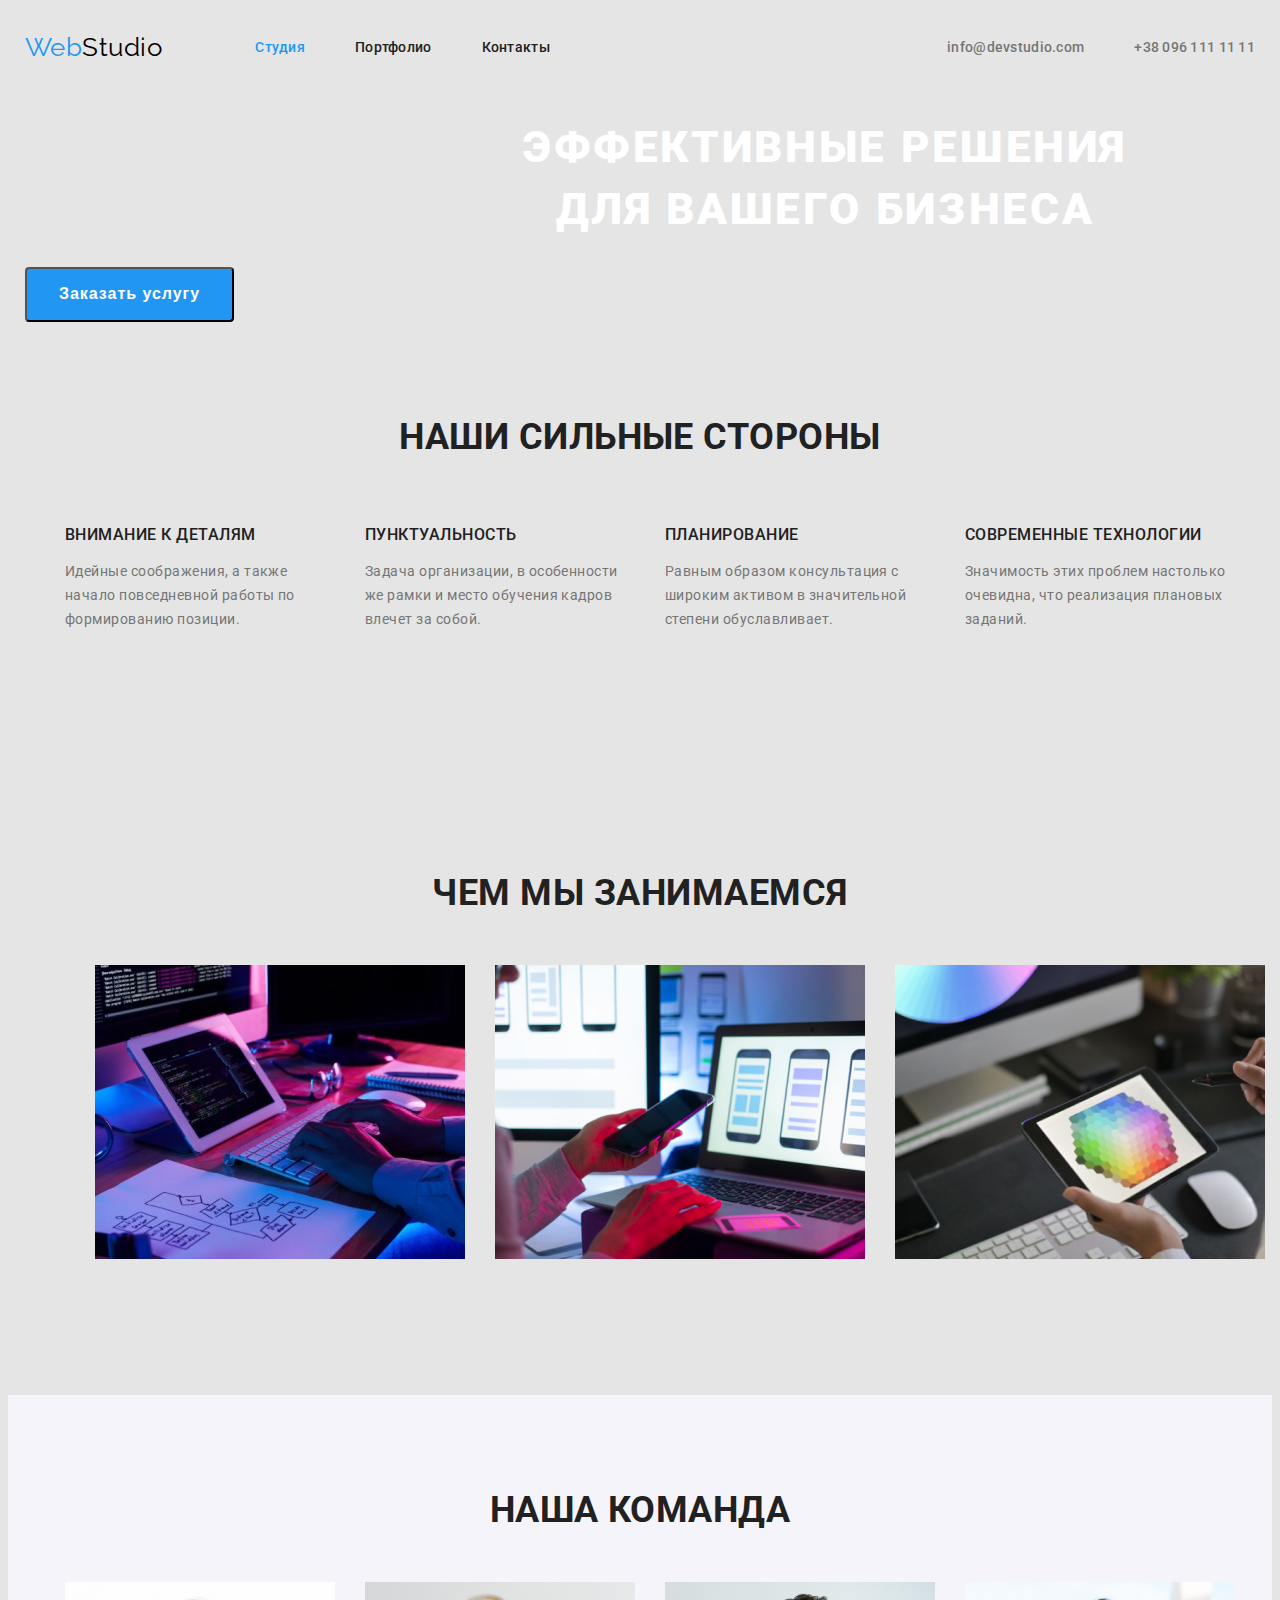
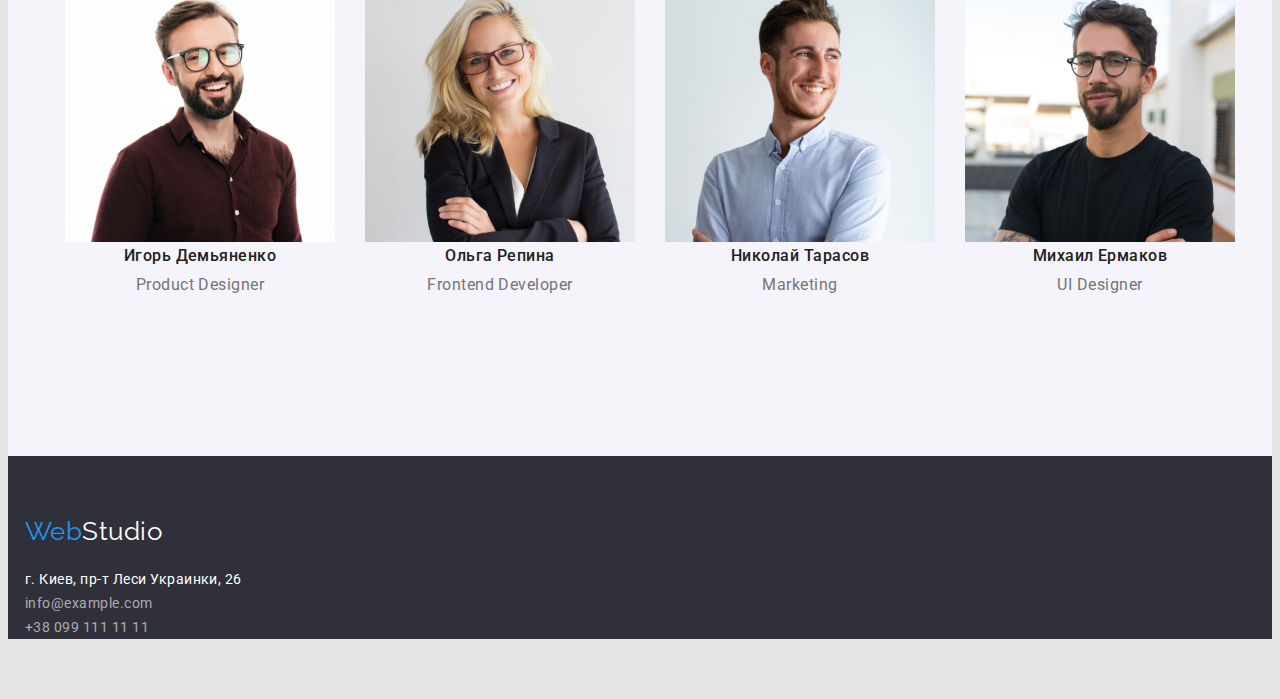
==== index.html @ 5d970d2f "div flex button" ====
<!DOCTYPE html>
<html lang="ru">
<head>
    <meta charset="UTF-8">
    <meta name="viewport" content="width=device-width, initial-scale=1.0">
    <title>Document</title>
    <link rel="preconnect" href="https://fonts.googleapis.com">
    <link rel="preconnect" href="https://fonts.gstatic.com" crossorigin>
    <link 
        href="https://fonts.googleapis.com/css2?family=Raleway:wght@700&family=Roboto:wght@400;500;700;900&display=swap" rel="stylesheet">
    <link rel="stylesheet" href="./css/styles.css">
</head>

<body>
   
    <header class="page-header">

        <div class="container main-nav">
            <a class="logo" href="#"> <span class="blue">Web</span><span class="studia">Studio</span> </a>

            <nav>
                
                <ul class="site-nav list">
                    <li class="item"><a href="./index.html" class="link current">Студия</a></li>
                    <li class="item"><a href="./portfolio.html" class="link ">Портфолио</a></li>
                    <li class="item"><a href="" class="link">Контакты</a></li>
                </ul>

            </nav> 

                <ul class="auth-nav list">
                    <li class="item"><a href="mailto:info@devstudio.com" class="link">info@devstudio.com</a></li>
                    <li class="item"><a href="tel:+380961111111" class="link">+38 096 111 11 11</a></li>
                </ul>
        </div>
            
    </header>
<main>
    <!-- герой -->
        <section class="hero">

           <div class="container">
            <div class="herot">
                <h1 class="hero-title">Эффективные решения для вашего бизнеса</h1>
                <button type="button" class="button">Заказать услугу</button>
            </div>

            
           </div>
        </section>

        <section class="section">
            <div class="container">
                <h2 class="section-title">Наши сильные стороны</h2>
                <ul class="feature-list">
                    <li class="main-title">
                        <h3 class="title">Внимание к деталям</h3>
                        <p class="text">Идейные соображения, а также начало повседневной работы по формированию позиции.</p>
                    </li>
        
                    <li class="main-title">
                        <h3 class="title">Пунктуальность</h3>
                        <p class="text">Задача организации, в особенности же рамки и место обучения кадров влечет за собой.</p>
                    </li>
        
                    <li class="main-title">
                        <h3 class="title">Планирование</h3>
                        <p class="text">Равным образом консультация с широким активом в значительной степени обуславливает.</p>
                    </li>
        
                    <li class="main-title">
                        <h3 class="title">Современные технологии</h3>
                        <p class="text">Значимость этих проблем настолько очевидна, что реализация плановых заданий.</p>
                    </li>
                </ul>
            </div>
        </section>
    
        <section class="section">
            <div class="container">
                <h2 class="section-title">Чем мы занимаемся</h2>
                <ul class="feature-list">
                    <li class="cards"><img src="./images/box1.jpg" alt="разработка сайтов" width="370" height="294"></li>
                    <li class="cards"><img src="./images/box2.jpg" alt="разработка приложений" width="370" height="294"></li>
                    <li class="cards"><img src="./images/box3.jpg" alt="разработка дизайна" width="370" height="294"></li> 
                </ul>
            </div>

            
        </section>
    
        <section class="section workers">

                <div class="container">
                        <h2 class="section-title">Наша команда</h2>
                    <ul class="worker-list">
                        <li class="work">
                            <img src="./images/img.jpg" alt="Product Designer" width="270" height="260">
                            <h3 class="title">Игорь Демьяненко</h3>
                            <p class="text">Product Designer</p>
            
                        </li>
            
                        <li class="work">
                            <img src="./images/img(1).jpg" alt="Frontend Developer" width="270" height="260">
                            <h3 class="title">Ольга Репина</h3>
                            <p class="text">Frontend Developer</p>
                        </li>
            
                        <li class="work">
                            <img src="./images/img(2).jpg" alt="Marketing" width="270" height="260">
                            <h3 class="title">Николай Тарасов</h3>
                            <p class="text">Marketing</p>
                            
                        </li>
            
                        <li class="work">
                            <img src="./images/img(3).jpg" alt="UI Designer" width="270" height="260">
                            <h3 class="title">Михаил Ермаков</h3>
                            <p class="text">UI Designer</p> 
                        </li>
                        
                    </ul>
                </div>
           
        </section>
</main>

<footer class="footer">
    <div class="container">

        <div class="logofooter">
            <a class="logo" href="#"> <span class="blue">Web</span><span class="studw">Studio</span> </a>
        </div>

        <address class="f-address">
            <ul class="addres-nav list">
            <li><a href="https://goo.gl/maps/xRzrUmFLyVwitiTe6" target="_blank"  rel="noopener noreferrer" class="add-link" >г. Киев, пр-т Леси Украинки, 26</a></li>
            <li><a href="mailto.info@example.com" class="link">info@example.com</a></li>
            <li><a href="tel:+380991111111" class="link">+38 099 111 11 11</a></li>
            </ul>
        </address>
    </div>

    
</footer>

  
</body>

</html>
---- css/styles.css ----
:root {
    --primary-tex-color: #757575;
    --title-tex-color: #212121;
    --accent-color: #2196F3;
    --primary-bg-color: #FFFFFF;
}

body{
    background-color: #E5E5E5;
    color: var(--primary-tex-color);
    font-family: Roboto, sans-serif;
    letter-spacing: 0.03em;
}

ul {
    list-style: none;
}

.page-header {
    border: 1px #ECECEC;
}

.container {
    width: 1230px;
    padding-left: 15px;
    padding-right: 15px;
    margin-left: auto;
    margin-right: auto;
}

.main-nav {
    display: flex;
    align-items: center;
}

.list {
    padding: 0;
    margin: 0;
   list-style: none;   
}
/* logo */
.logo {

    font-family: Raleway, sans-serif;
    font-size: 26px;
    line-height: 1.2;
    text-decoration: none;
}

.blue {color: var(--accent-color) ;}
.studia {color:#000000;}
.studw {color:var(--primary-bg-color) ;}

.logofooter {
    padding-top: 60px;
    padding-bottom: 20px;
}

/* site nav */
.site-nav {
    display: flex;
    margin-left: 93px;
}

.site-nav .item:not(:last-child) {
    margin-right: 50px;
}


.site-nav .link {
    display: block;
    padding-top: 32px;
    padding-bottom: 32px;

    color: var(--title-tex-color);
    font-weight: 500;
    font-size: 14px;
    line-height: 1.14;
    letter-spacing: 0.02em;
    text-decoration: none;}

.site-nav .link:hover, 
.site-nav .link:focus {
    color: var(--primary-tex-color);}

.site-nav .link.current {
    color: var(--accent-color);}


.auth-nav {
    display: flex;
    margin-left: auto;
}

.auth-nav .item + .item {
    margin-left: 50px;
}

.auth-nav .link {
    display: block;
    padding-top: 32px;
    padding-bottom: 32px;

    color: var(--primary-tex-color);
    font-weight: 500;
    font-size: 14px;
    line-height: 1.14;
    letter-spacing: 0.02em;
    text-decoration: none}

.auth-nav .link:hover,
.auth-nav .link:focus {
    color: var(--accent-color);}


/* hero */

.hero-title {
    margin-left: 452px;
    margin-bottom: 30px; 
    width: 696px;
    height: 120px;
    top: 280px;
    color: var(--primary-bg-color);
    font-weight: 900;
    font-size: 44px;
    line-height: 1.4;
    letter-spacing: 0.06em;
    text-align: center;
    text-transform: uppercase;
}



/* section */
.section {
    padding-top: 94px;
    padding-bottom: 116px;
}


.section-title {
    margin-top: 0;
    margin-bottom: 50px;
    color: var(--title-tex-color);
    font-weight: 700;
    font-size: 36px;
    line-height: 1.2;
    text-transform: uppercase;
    text-align: center;}

/* feature */

.feature-list {
    display: flex;
}

.feature-list .title {
    color: var(--title-tex-color);
    font-weight: 500;
    font-size: 16px;
    line-height: 1.2;
    text-align: start;
    text-transform: uppercase;
}

.feature-list .cards {
    margin-left: 30px;
}

.feature-list .text {
    font-size: 14px;
    line-height: 1.71;
}

.main-title {
    width: 1170px;
    text-align:left;
    margin-right: 30px;
}

.main-title .title {
    width: 270px;
    text-align: left;
}

/* worker */
.worker-list {
    display: flex;
}

.work {
    margin-right: 30px;
}

.work:nth-child(3n) {
    margin-bottom: 0;
}

.worker-list .title {
    margin-top: 0; 
    margin-bottom: 10px;
    color: var(--title-tex-color);
    font-weight: 500;
    font-size: 16px;
    line-height: 1.2;
    text-align: center;
}

.worker-list .text {
    margin-top: 0;
    margin-bottom: 30px;
    font-size: 16px;
    line-height: 1.2;
    text-align: center;
}


/* works */
.workers {
    background-color: #F5F4FA;
}

/* button */
.button {
    color: var(--primary-bg-color);
    background-color: var(--accent-color);
    border-radius: 4px;
    padding: 10px 32px;
    font-weight: 700;
    font-size: 16px;
    line-height: 1.88;
    display: flex;
    align-items: center;
    text-align: center;
    letter-spacing: 0.06em;
    cursor: pointer;
}


.button.secondary{
    display: inline;
    color: var(--title-tex-color);
    background-color: #F5F4FA;
    font-weight: 500;
    font-size: 16px;
    line-height: 1.62;
    text-align: center;
}

.button.secondary:hover,
.button.secondary:focus {
    color: var(--primary-bg-color);
    background-color: var(--accent-color);
}

.btm-portfolio {
    display: flex;
    justify-content: center;
    margin-top: 94px;
    margin-bottom: 34px;
    
}

.elements {
    margin-left: 8px;
}
/* footer */

.addres-nav .link {
    font-style: normal;
    font-size: 14px;
    line-height: 1.71;
    color: rgba(255, 255, 255, 0.6);
    text-decoration: none;}

.addres-nav .add-link {
    font-style: normal;
    font-size: 14px;
    line-height: 1.71;
    color: var(--primary-bg-color);
    text-decoration: none;}

.addres-nav .link:hover,
.addres-nav .link:focus {
    color: var(--accent-color);}

.addres-nav .add-link:hover,
.addres-nav .add-link:focus {
    color: var(--accent-color);
}


.footer {
    background-color: #2F303A;
}
   
.f-address {
    margin-bottom: 60px;
}
/* portfolio */

.work-list {
    display: flex;
    flex-wrap: wrap;
}

.work-list .cards {
    width: 370px;
    margin-right: 30px;
    margin-bottom: 30px;
}

.work-list .cards:nth-child(3n) {
    margin-right: 0;
}

.work-list .cards:nth-last-child(-n + 3) {
    margin-bottom: 0;
}

.work-list .title {
    color: var(--title-tex-color);
    font-weight: 700;
    font-size: 18px;
    line-height: 2;
    letter-spacing: 0.06em;
}

.work-list .text {
    color: var(--primary-tex-color);
    font-size: 16px;
    line-height: 1.8;
}
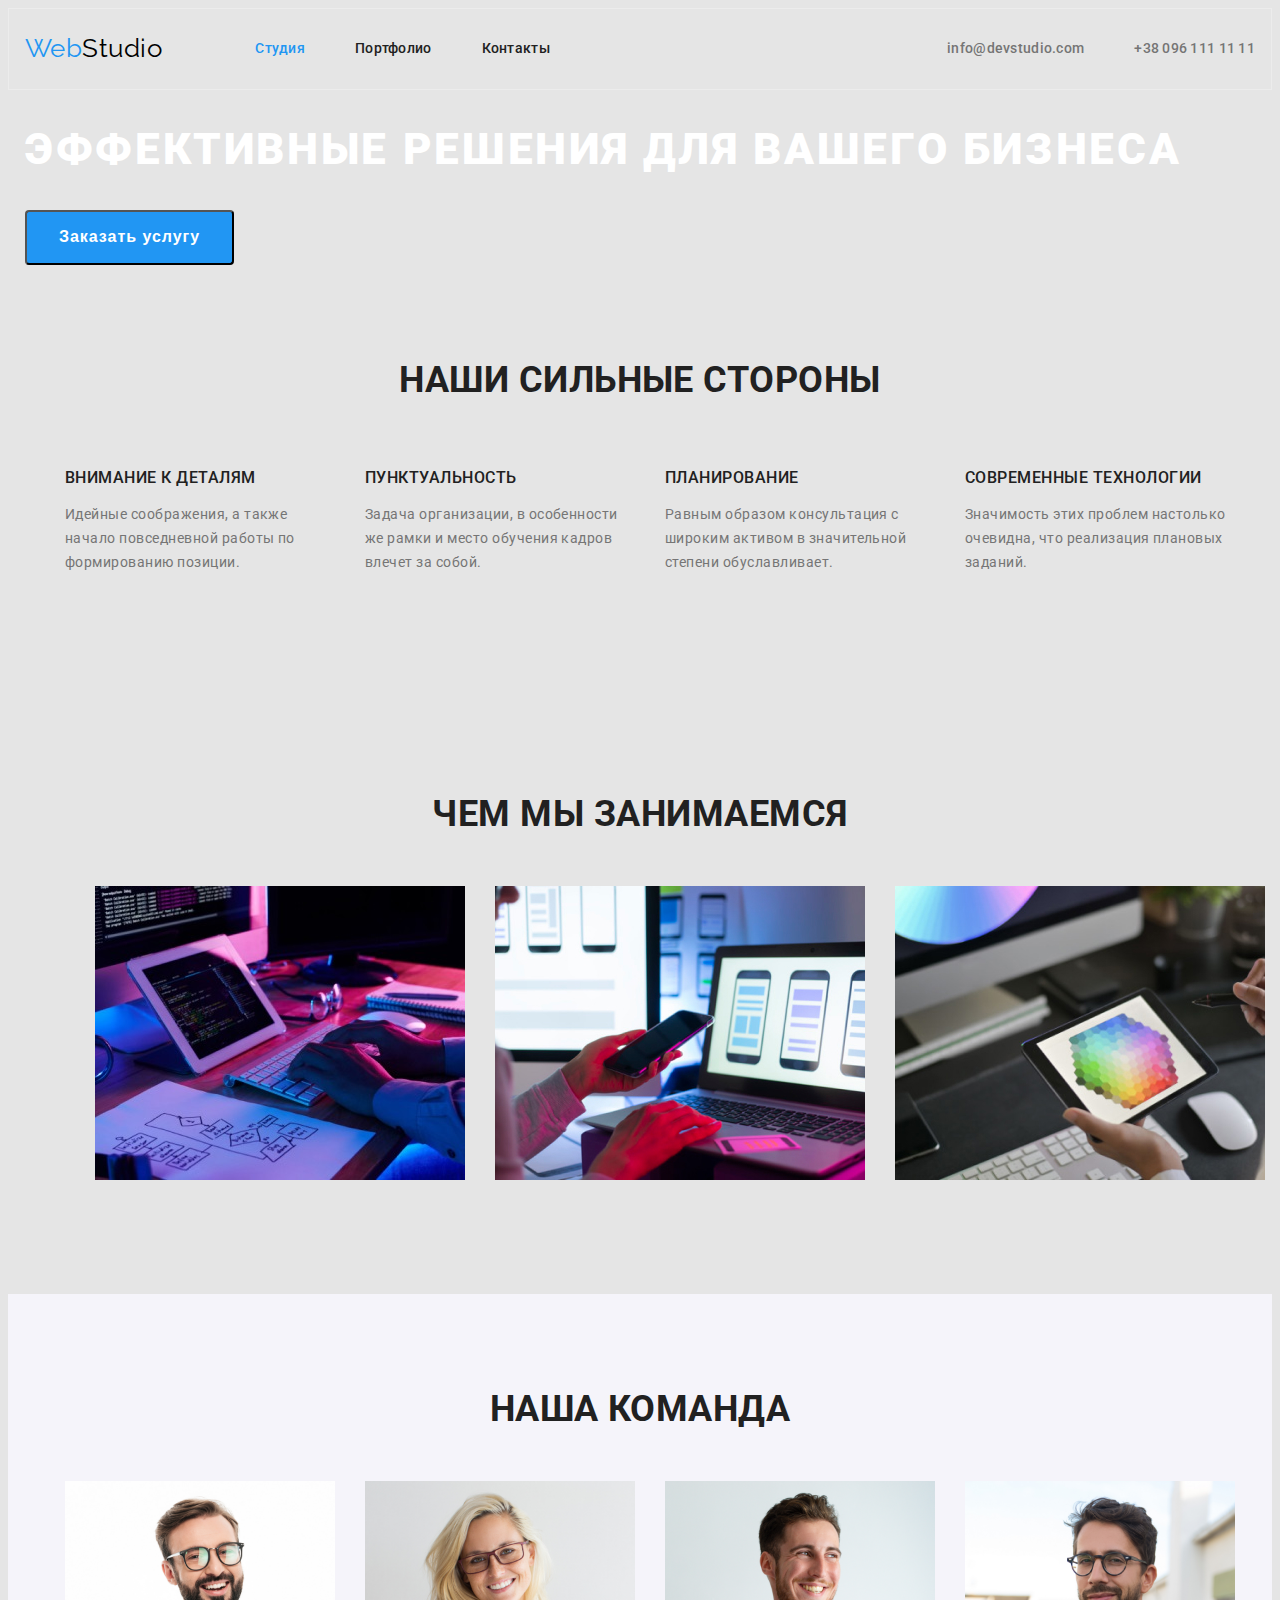
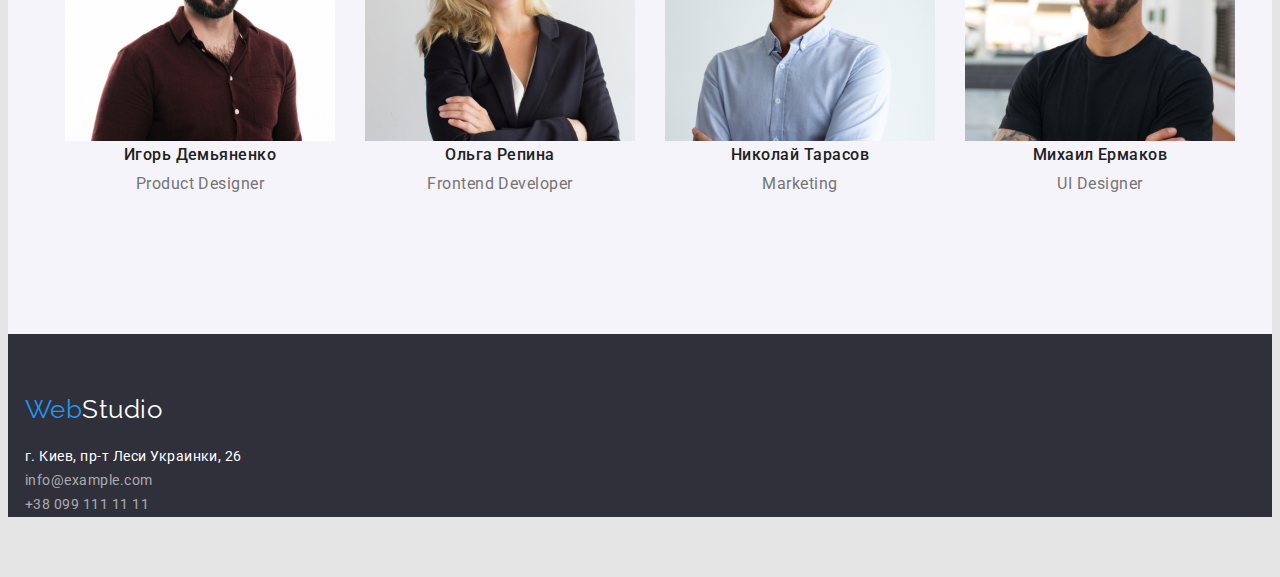
==== commit 5065f8e5: "рамка" ====
--- a/index.html
+++ b/index.html
@@ -38,15 +38,13 @@
 <main>
     <!-- герой -->
         <section class="hero">
-
-           <div class="container">
-            <div class="herot">
+            <div class="container">
                 <h1 class="hero-title">Эффективные решения для вашего бизнеса</h1>
-                <button type="button" class="button">Заказать услугу</button>
+            <button type="button" class="button">Заказать услугу</button>
             </div>
 
             
-           </div>
+        
         </section>
 
         <section class="section">
--- a/css/styles.css
+++ b/css/styles.css
@@ -17,7 +17,7 @@
 }
 
 .page-header {
-    border: 1px #ECECEC;
+    border: 1px solid #ECECEC;
 }
 
 .container {
@@ -31,6 +31,7 @@
 .main-nav {
     display: flex;
     align-items: center;
+    outline: to;
 }
 
 .list {
@@ -116,26 +117,31 @@
 /* hero */
 
 .hero-title {
-    margin-left: 452px;
-    margin-bottom: 30px; 
-    width: 696px;
-    height: 120px;
-    top: 280px;
+    
     color: var(--primary-bg-color);
     font-weight: 900;
     font-size: 44px;
     line-height: 1.4;
     letter-spacing: 0.06em;
-    text-align: center;
     text-transform: uppercase;
 }
 
-
+/*   color: var(--primary-bg-color);
+    
+    line-height: 1.4;
+    text-align: center;
+    letter-spacing: 0.06em;
+    text-transform: uppercase; */
+
+ /*  
+    
+    
+     text-align: center;*/
 
 /* section */
 .section {
     padding-top: 94px;
-    padding-bottom: 116px;
+    padding-bottom: 94px;
 }
 
 
@@ -223,6 +229,7 @@
 
 /* button */
 .button {
+    margin-top: 0;
     color: var(--primary-bg-color);
     background-color: var(--accent-color);
     border-radius: 4px;
@@ -309,6 +316,7 @@
     width: 370px;
     margin-right: 30px;
     margin-bottom: 30px;
+    border-bottom: 1px solid #EEEEEE;
 }
 
 .work-list .cards:nth-child(3n) {
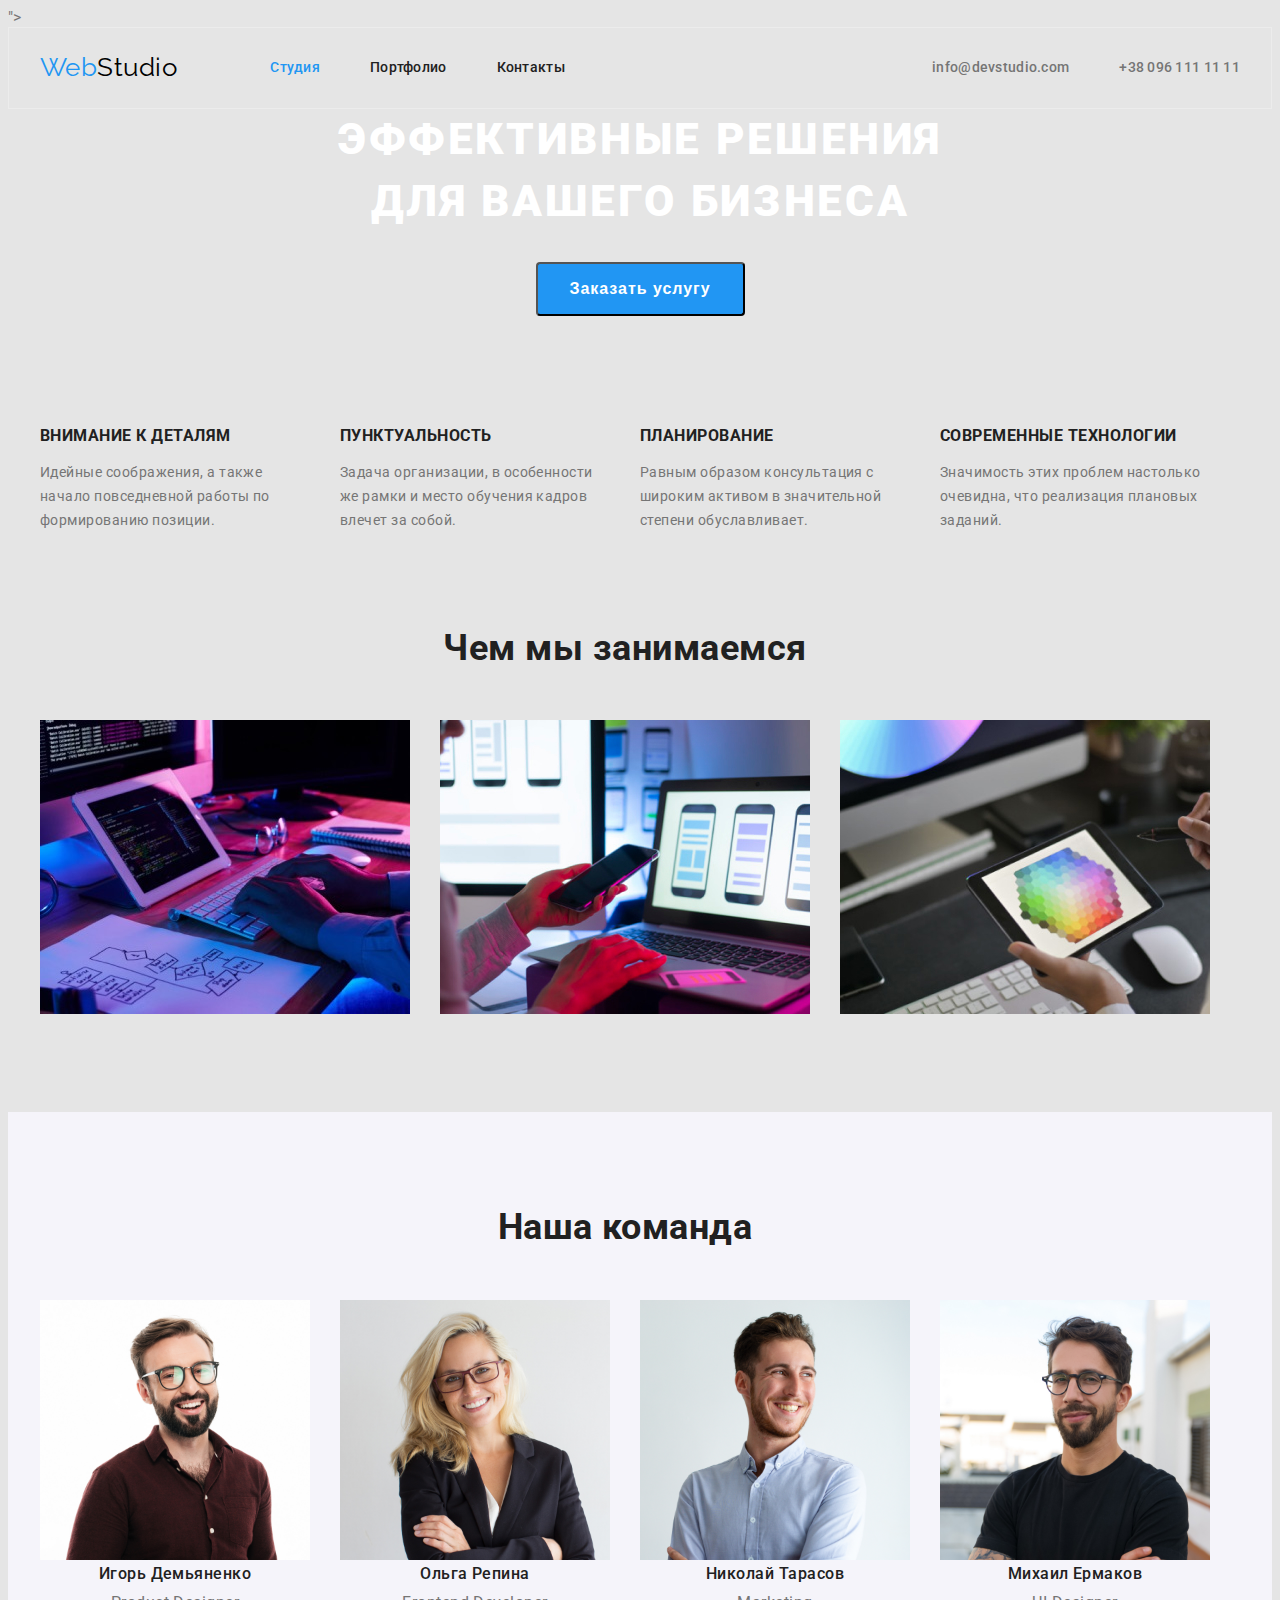
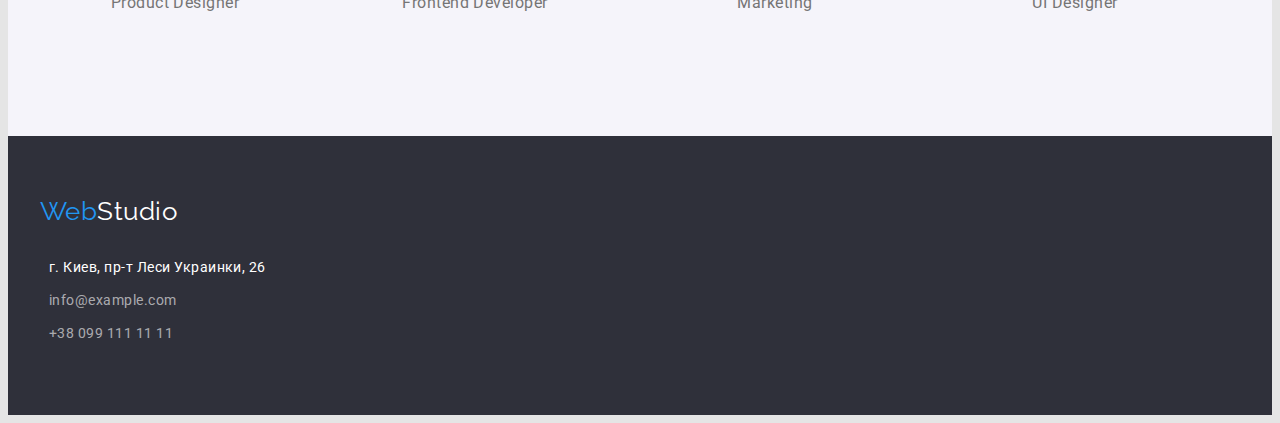
==== commit 893b708b: "padding. center. portfolio. normolaise" ====
--- a/index.html
+++ b/index.html
@@ -1,149 +1,212 @@
 <!DOCTYPE html>
 <html lang="ru">
-<head>
-    <meta charset="UTF-8">
-    <meta name="viewport" content="width=device-width, initial-scale=1.0">
+  <head>
+    <meta charset="UTF-8" />
+    <meta name="viewport" content="width=device-width, initial-scale=1.0" />
     <title>Document</title>
-    <link rel="preconnect" href="https://fonts.googleapis.com">
-    <link rel="preconnect" href="https://fonts.gstatic.com" crossorigin>
-    <link 
-        href="https://fonts.googleapis.com/css2?family=Raleway:wght@700&family=Roboto:wght@400;500;700;900&display=swap" rel="stylesheet">
-    <link rel="stylesheet" href="./css/styles.css">
-</head>
-
-<body>
-   
+    <link rel="preconnect" href="https://fonts.googleapis.com" />
+    <link rel="preconnect" href="https://fonts.gstatic.com" crossorigin />
+    <link
+      href="https://fonts.googleapis.com/css2?family=Raleway:wght@700&family=Roboto:wght@400;500;700;900&display=swap"
+      rel="stylesheet"
+    />
+    <link rel="stylesheet" href="https://cdnjs.cloudflare.com/ajax/libs/modern-normalize/1.1.0/modern-normalize.min.css" integrity="sha512-wpPYUAdjBVSE4KJnH1VR1HeZfpl1ub8YT/NKx4PuQ5NmX2tKuGu6U/JRp5y+Y8XG2tV+wKQpNHVUX03MfMFn9Q==" crossorigin="anonymous" referrerpolicy="no-referrer" />">
+    <link rel="stylesheet" href="./css/styles.css" />
+  </head>
+
+  <body>
     <header class="page-header">
-
-        <div class="container main-nav">
-            <a class="logo" href="#"> <span class="blue">Web</span><span class="studia">Studio</span> </a>
-
-            <nav>
-                
-                <ul class="site-nav list">
-                    <li class="item"><a href="./index.html" class="link current">Студия</a></li>
-                    <li class="item"><a href="./portfolio.html" class="link ">Портфолио</a></li>
-                    <li class="item"><a href="" class="link">Контакты</a></li>
-                </ul>
-
-            </nav> 
-
-                <ul class="auth-nav list">
-                    <li class="item"><a href="mailto:info@devstudio.com" class="link">info@devstudio.com</a></li>
-                    <li class="item"><a href="tel:+380961111111" class="link">+38 096 111 11 11</a></li>
-                </ul>
-        </div>
-            
+      <div class="container main-nav">
+        <a class="logo" href="#">
+          <span class="blue">Web</span><span class="studia">Studio</span>
+        </a>
+
+        <nav>
+          <ul class="site-nav list">
+            <li class="item">
+              <a href="./index.html" class="link current">Студия</a>
+            </li>
+            <li class="item">
+              <a href="./portfolio.html" class="link">Портфолио</a>
+            </li>
+            <li class="item"><a href="" class="link">Контакты</a></li>
+          </ul>
+        </nav>
+
+        <ul class="auth-nav list">
+          <li class="item">
+            <a href="mailto:info@devstudio.com" class="link"
+              >info@devstudio.com</a
+            >
+          </li>
+          <li class="item">
+            <a href="tel:+380961111111" class="link">+38 096 111 11 11</a>
+          </li>
+        </ul>
+      </div>
     </header>
-<main>
-    <!-- герой -->
-        <section class="hero">
-            <div class="container">
-                <h1 class="hero-title">Эффективные решения для вашего бизнеса</h1>
-            <button type="button" class="button">Заказать услугу</button>
-            </div>
-
-            
-        
-        </section>
-
-        <section class="section">
-            <div class="container">
-                <h2 class="section-title">Наши сильные стороны</h2>
-                <ul class="feature-list">
-                    <li class="main-title">
-                        <h3 class="title">Внимание к деталям</h3>
-                        <p class="text">Идейные соображения, а также начало повседневной работы по формированию позиции.</p>
-                    </li>
-        
-                    <li class="main-title">
-                        <h3 class="title">Пунктуальность</h3>
-                        <p class="text">Задача организации, в особенности же рамки и место обучения кадров влечет за собой.</p>
-                    </li>
-        
-                    <li class="main-title">
-                        <h3 class="title">Планирование</h3>
-                        <p class="text">Равным образом консультация с широким активом в значительной степени обуславливает.</p>
-                    </li>
-        
-                    <li class="main-title">
-                        <h3 class="title">Современные технологии</h3>
-                        <p class="text">Значимость этих проблем настолько очевидна, что реализация плановых заданий.</p>
-                    </li>
-                </ul>
-            </div>
-        </section>
-    
-        <section class="section">
-            <div class="container">
-                <h2 class="section-title">Чем мы занимаемся</h2>
-                <ul class="feature-list">
-                    <li class="cards"><img src="./images/box1.jpg" alt="разработка сайтов" width="370" height="294"></li>
-                    <li class="cards"><img src="./images/box2.jpg" alt="разработка приложений" width="370" height="294"></li>
-                    <li class="cards"><img src="./images/box3.jpg" alt="разработка дизайна" width="370" height="294"></li> 
-                </ul>
-            </div>
-
-            
-        </section>
-    
-        <section class="section workers">
-
-                <div class="container">
-                        <h2 class="section-title">Наша команда</h2>
-                    <ul class="worker-list">
-                        <li class="work">
-                            <img src="./images/img.jpg" alt="Product Designer" width="270" height="260">
-                            <h3 class="title">Игорь Демьяненко</h3>
-                            <p class="text">Product Designer</p>
-            
-                        </li>
-            
-                        <li class="work">
-                            <img src="./images/img(1).jpg" alt="Frontend Developer" width="270" height="260">
-                            <h3 class="title">Ольга Репина</h3>
-                            <p class="text">Frontend Developer</p>
-                        </li>
-            
-                        <li class="work">
-                            <img src="./images/img(2).jpg" alt="Marketing" width="270" height="260">
-                            <h3 class="title">Николай Тарасов</h3>
-                            <p class="text">Marketing</p>
-                            
-                        </li>
-            
-                        <li class="work">
-                            <img src="./images/img(3).jpg" alt="UI Designer" width="270" height="260">
-                            <h3 class="title">Михаил Ермаков</h3>
-                            <p class="text">UI Designer</p> 
-                        </li>
-                        
-                    </ul>
-                </div>
-           
-        </section>
-</main>
-
-<footer class="footer">
-    <div class="container">
-
+    <main>
+      <!-- герой -->
+      <section class="hero">
+        <div class="container">
+          <h1 class="hero-title">Эффективные решения для вашего бизнеса</h1>
+          <button type="button" class="button">Заказать услугу</button>
+        </div>
+      </section>
+
+      <section class="section">
+        <div class="container">
+          <!-- <h2 class="section-title">Наши сильные стороны</h2> -->
+            <ul class="feature-list">
+              <li class="main-title">
+                <h3 class="title">Внимание к деталям</h3>
+                <p class="text">
+                  Идейные соображения, а также начало повседневной работы по
+                  формированию позиции.
+                </p>
+              </li>
+  
+              <li class="main-title">
+                <h3 class="title">Пунктуальность</h3>
+                <p class="text">
+                  Задача организации, в особенности же рамки и место обучения
+                  кадров влечет за собой.
+                </p>
+              </li>
+  
+              <li class="main-title">
+                <h3 class="title">Планирование</h3>
+                <p class="text">
+                  Равным образом консультация с широким активом в значительной
+                  степени обуславливает.
+                </p>
+              </li>
+  
+              <li class="main-title">
+                <h3 class="title">Современные технологии</h3>
+                <p class="text">
+                  Значимость этих проблем настолько очевидна, что реализация
+                  плановых заданий.
+                </p>
+              </li>
+            </ul>
+        </div>
+      </section>
+
+      <section class="section images">
+        <div class="container">
+          <h2 class="section-title">Чем мы занимаемся</h2>
+          <ul class="feature-list">
+            <li class="cards">
+              <img
+                src="./images/box1.jpg"
+                alt="разработка сайтов"
+                width="370"
+                height="294"
+              />
+            </li>
+            <li class="cards">
+              <img
+                src="./images/box2.jpg"
+                alt="разработка приложений"
+                width="370"
+                height="294"
+              />
+            </li>
+            <li class="cards">
+              <img
+                src="./images/box3.jpg"
+                alt="разработка дизайна"
+                width="370"
+                height="294"
+              />
+            </li>
+          </ul>
+        </div>
+      </section>
+
+      <section class="section workers">
+        <div class="container">
+          <h2 class="section-title">Наша команда</h2>
+          <ul class="worker-list">
+            <li class="work">
+              <img
+                src="./images/img.jpg"
+                alt="Product Designer"
+                width="270"
+                height="260"
+              />
+              <h3 class="title">Игорь Демьяненко</h3>
+              <p class="text">Product Designer</p>
+            </li>
+
+            <li class="work">
+              <img
+                src="./images/img(1).jpg"
+                alt="Frontend Developer"
+                width="270"
+                height="260"
+              />
+              <h3 class="title">Ольга Репина</h3>
+              <p class="text">Frontend Developer</p>
+            </li>
+
+            <li class="work">
+              <img
+                src="./images/img(2).jpg"
+                alt="Marketing"
+                width="270"
+                height="260"
+              />
+              <h3 class="title">Николай Тарасов</h3>
+              <p class="text">Marketing</p>
+            </li>
+
+            <li class="work">
+              <img
+                src="./images/img(3).jpg"
+                alt="UI Designer"
+                width="270"
+                height="260"
+              />
+              <h3 class="title">Михаил Ермаков</h3>
+              <p class="text">UI Designer</p>
+            </li>
+          </ul>
+        </div>
+      </section>
+    </main>
+
+    <footer class="footer">
+      <div class="container">
         <div class="logofooter">
-            <a class="logo" href="#"> <span class="blue">Web</span><span class="studw">Studio</span> </a>
+          <a class="logo" href="#">
+            <span class="blue">Web</span><span class="studw">Studio</span>
+          </a>
         </div>
 
         <address class="f-address">
-            <ul class="addres-nav list">
-            <li><a href="https://goo.gl/maps/xRzrUmFLyVwitiTe6" target="_blank"  rel="noopener noreferrer" class="add-link" >г. Киев, пр-т Леси Украинки, 26</a></li>
-            <li><a href="mailto.info@example.com" class="link">info@example.com</a></li>
-            <li><a href="tel:+380991111111" class="link">+38 099 111 11 11</a></li>
-            </ul>
+          <ul class="addres-nav list">
+            <li class="f-element">
+              <a
+                href="https://goo.gl/maps/xRzrUmFLyVwitiTe6"
+                target="_blank"
+                rel="noopener noreferrer"
+                class="add-link"
+                >г. Киев, пр-т Леси Украинки, 26</a
+              >
+            </li>
+            <li class="f-element">
+              <a href="mailto.info@example.com" class="link"
+                >info@example.com</a
+              >
+            </li>
+            <li class="f-element">
+              <a href="tel:+380991111111" class="link">+38 099 111 11 11</a>
+            </li>
+          </ul>
         </address>
-    </div>
-
-    
-</footer>
-
-  
-</body>
-
-</html>+      </div>
+    </footer>
+  </body>
+</html>
--- a/css/styles.css
+++ b/css/styles.css
@@ -12,8 +12,10 @@
     letter-spacing: 0.03em;
 }
 
-ul {
+ul,p, h2 {
     list-style: none;
+    margin: 0;
+    padding: 0;
 }
 
 .page-header {
@@ -21,7 +23,7 @@
 }
 
 .container {
-    width: 1230px;
+    width: 1200px;
     padding-left: 15px;
     padding-right: 15px;
     margin-left: auto;
@@ -117,26 +119,17 @@
 /* hero */
 
 .hero-title {
-    
+    max-width: 696px;
+    margin: 0 auto;
     color: var(--primary-bg-color);
     font-weight: 900;
     font-size: 44px;
     line-height: 1.4;
     letter-spacing: 0.06em;
     text-transform: uppercase;
-}
-
-/*   color: var(--primary-bg-color);
-    
-    line-height: 1.4;
-    text-align: center;
-    letter-spacing: 0.06em;
-    text-transform: uppercase; */
-
- /*  
-    
-    
-     text-align: center;*/
+    text-align: center;
+}
+
 
 /* section */
 .section {
@@ -148,12 +141,18 @@
 .section-title {
     margin-top: 0;
     margin-bottom: 50px;
+    width: 1170px;
     color: var(--title-tex-color);
     font-weight: 700;
     font-size: 36px;
     line-height: 1.2;
-    text-transform: uppercase;
-    text-align: center;}
+    text-align: center;
+}
+
+.section.images {
+    padding-top: 0px;
+}
+
 
 /* feature */
 
@@ -163,7 +162,7 @@
 
 .feature-list .title {
     color: var(--title-tex-color);
-    font-weight: 500;
+    font-weight: 700;
     font-size: 16px;
     line-height: 1.2;
     text-align: start;
@@ -171,7 +170,7 @@
 }
 
 .feature-list .cards {
-    margin-left: 30px;
+    margin-right: 30px;
 }
 
 .feature-list .text {
@@ -185,10 +184,6 @@
     margin-right: 30px;
 }
 
-.main-title .title {
-    width: 270px;
-    text-align: left;
-}
 
 /* worker */
 .worker-list {
@@ -229,7 +224,9 @@
 
 /* button */
 .button {
-    margin-top: 0;
+    margin: 0 auto;
+    margin-top: 30px;
+    display: block;
     color: var(--primary-bg-color);
     background-color: var(--accent-color);
     border-radius: 4px;
@@ -246,6 +243,7 @@
 
 
 .button.secondary{
+    padding: 6px 22px;
     display: inline;
     color: var(--title-tex-color);
     background-color: #F5F4FA;
@@ -265,8 +263,7 @@
     display: flex;
     justify-content: center;
     margin-top: 94px;
-    margin-bottom: 34px;
-    
+    margin-bottom: 50px;
 }
 
 .elements {
@@ -303,8 +300,14 @@
 }
    
 .f-address {
-    margin-bottom: 60px;
-}
+    padding-bottom: 60px;
+}
+
+.f-element {
+    margin: 9px;
+}
+
+
 /* portfolio */
 
 .work-list {
@@ -340,3 +343,16 @@
     font-size: 16px;
     line-height: 1.8;
 }
+
+.card-text {
+    padding: 24px 20px;
+}
+
+.card-text .title {
+    margin-bottom: 4px;}
+/* .
+}
+
+.card-text .text {
+    margin-bottom: 20px;
+} */
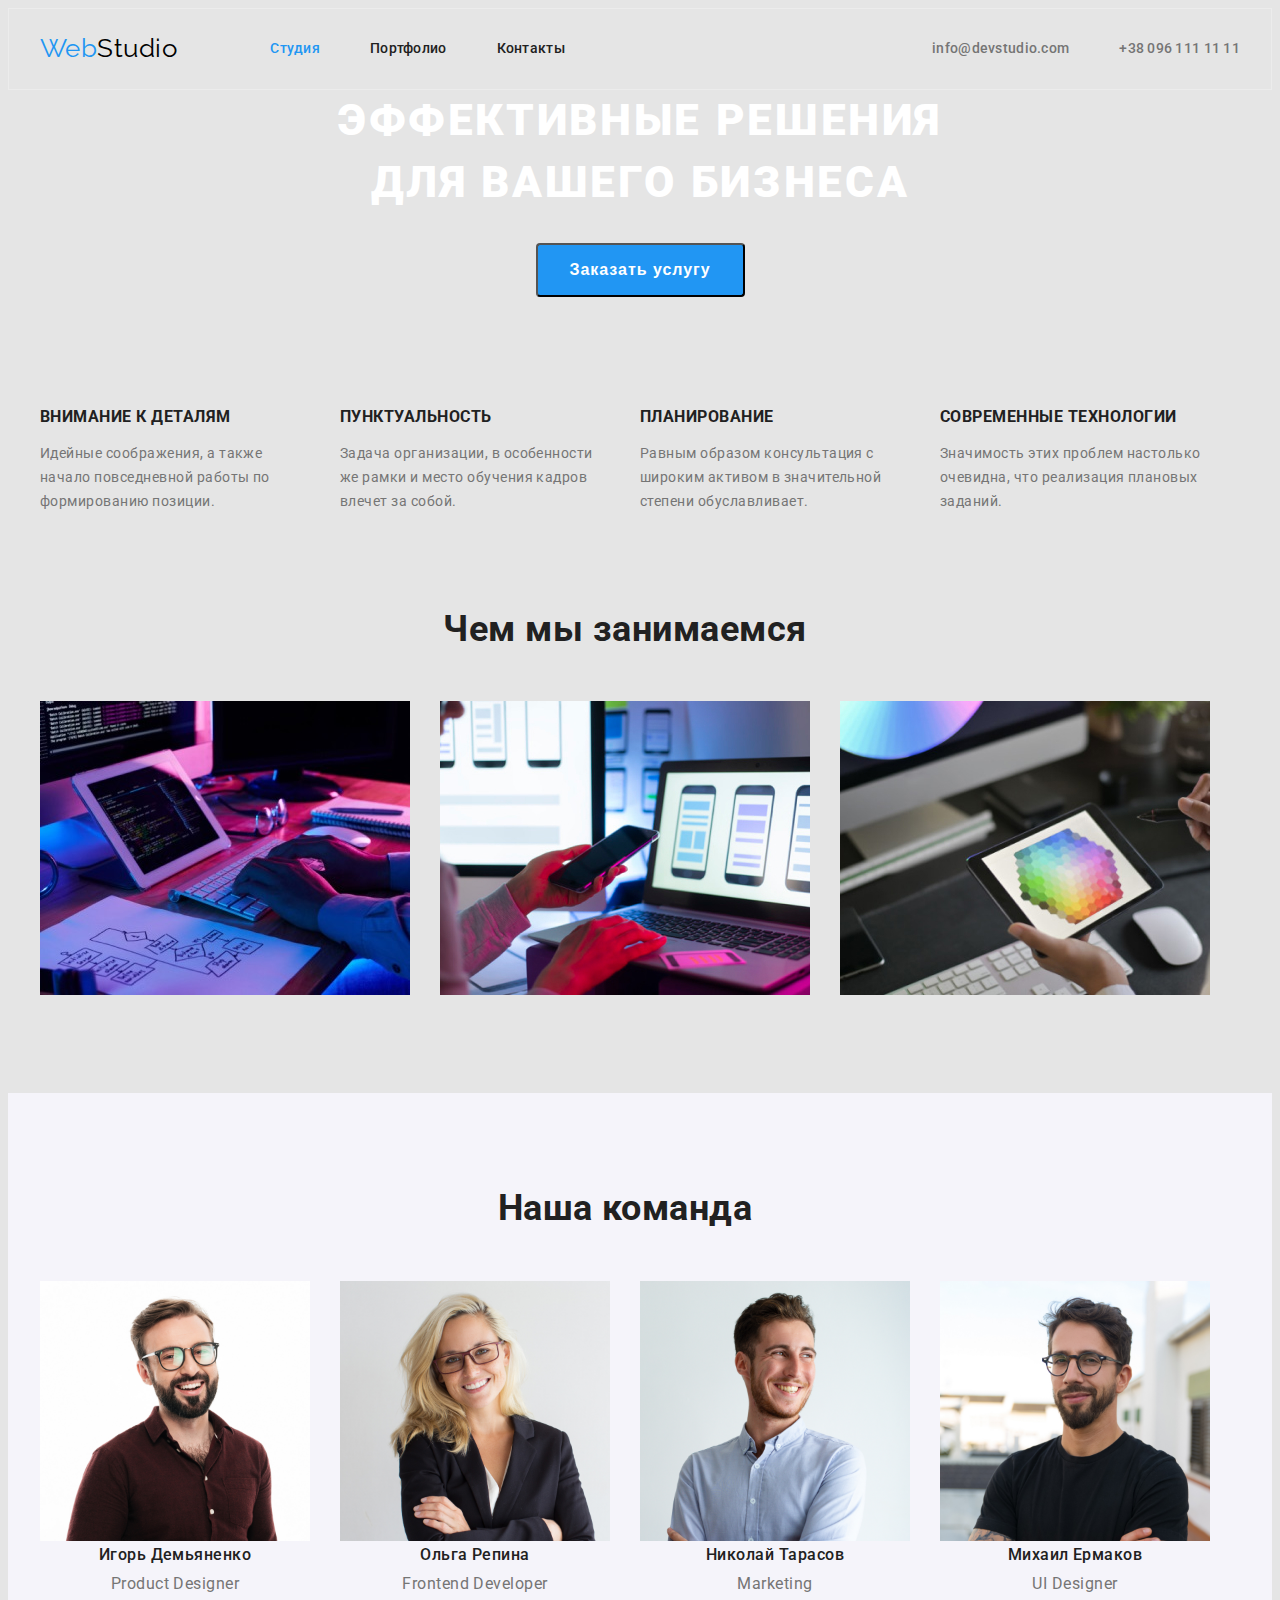
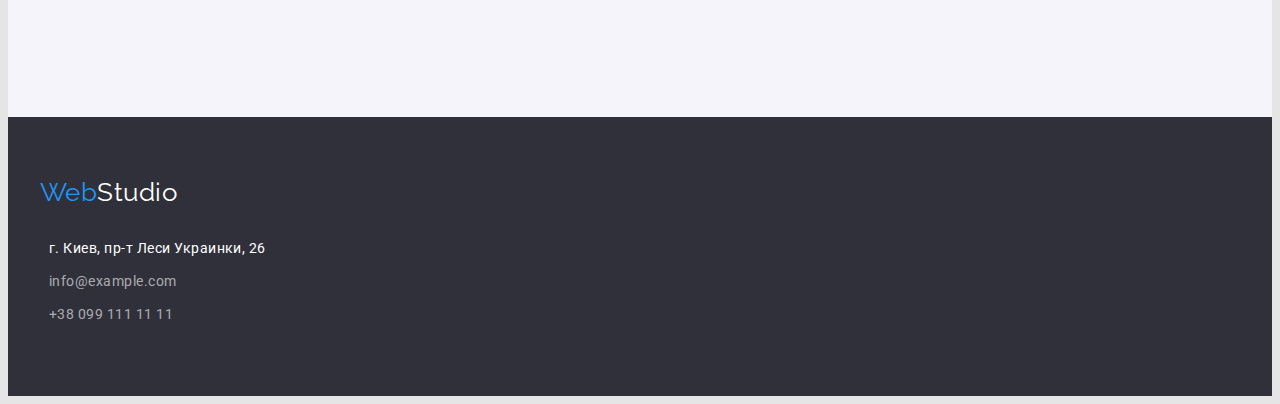
==== commit cefce76d: "text" ====
--- a/index.html
+++ b/index.html
@@ -10,7 +10,7 @@
       href="https://fonts.googleapis.com/css2?family=Raleway:wght@700&family=Roboto:wght@400;500;700;900&display=swap"
       rel="stylesheet"
     />
-    <link rel="stylesheet" href="https://cdnjs.cloudflare.com/ajax/libs/modern-normalize/1.1.0/modern-normalize.min.css" integrity="sha512-wpPYUAdjBVSE4KJnH1VR1HeZfpl1ub8YT/NKx4PuQ5NmX2tKuGu6U/JRp5y+Y8XG2tV+wKQpNHVUX03MfMFn9Q==" crossorigin="anonymous" referrerpolicy="no-referrer" />">
+    <link rel="stylesheet" href="https://cdnjs.cloudflare.com/ajax/libs/modern-normalize/1.1.0/modern-normalize.min.css" integrity="sha512-wpPYUAdjBVSE4KJnH1VR1HeZfpl1ub8YT/NKx4PuQ5NmX2tKuGu6U/JRp5y+Y8XG2tV+wKQpNHVUX03MfMFn9Q==" crossorigin="anonymous" referrerpolicy="no-referrer" />
     <link rel="stylesheet" href="./css/styles.css" />
   </head>
 
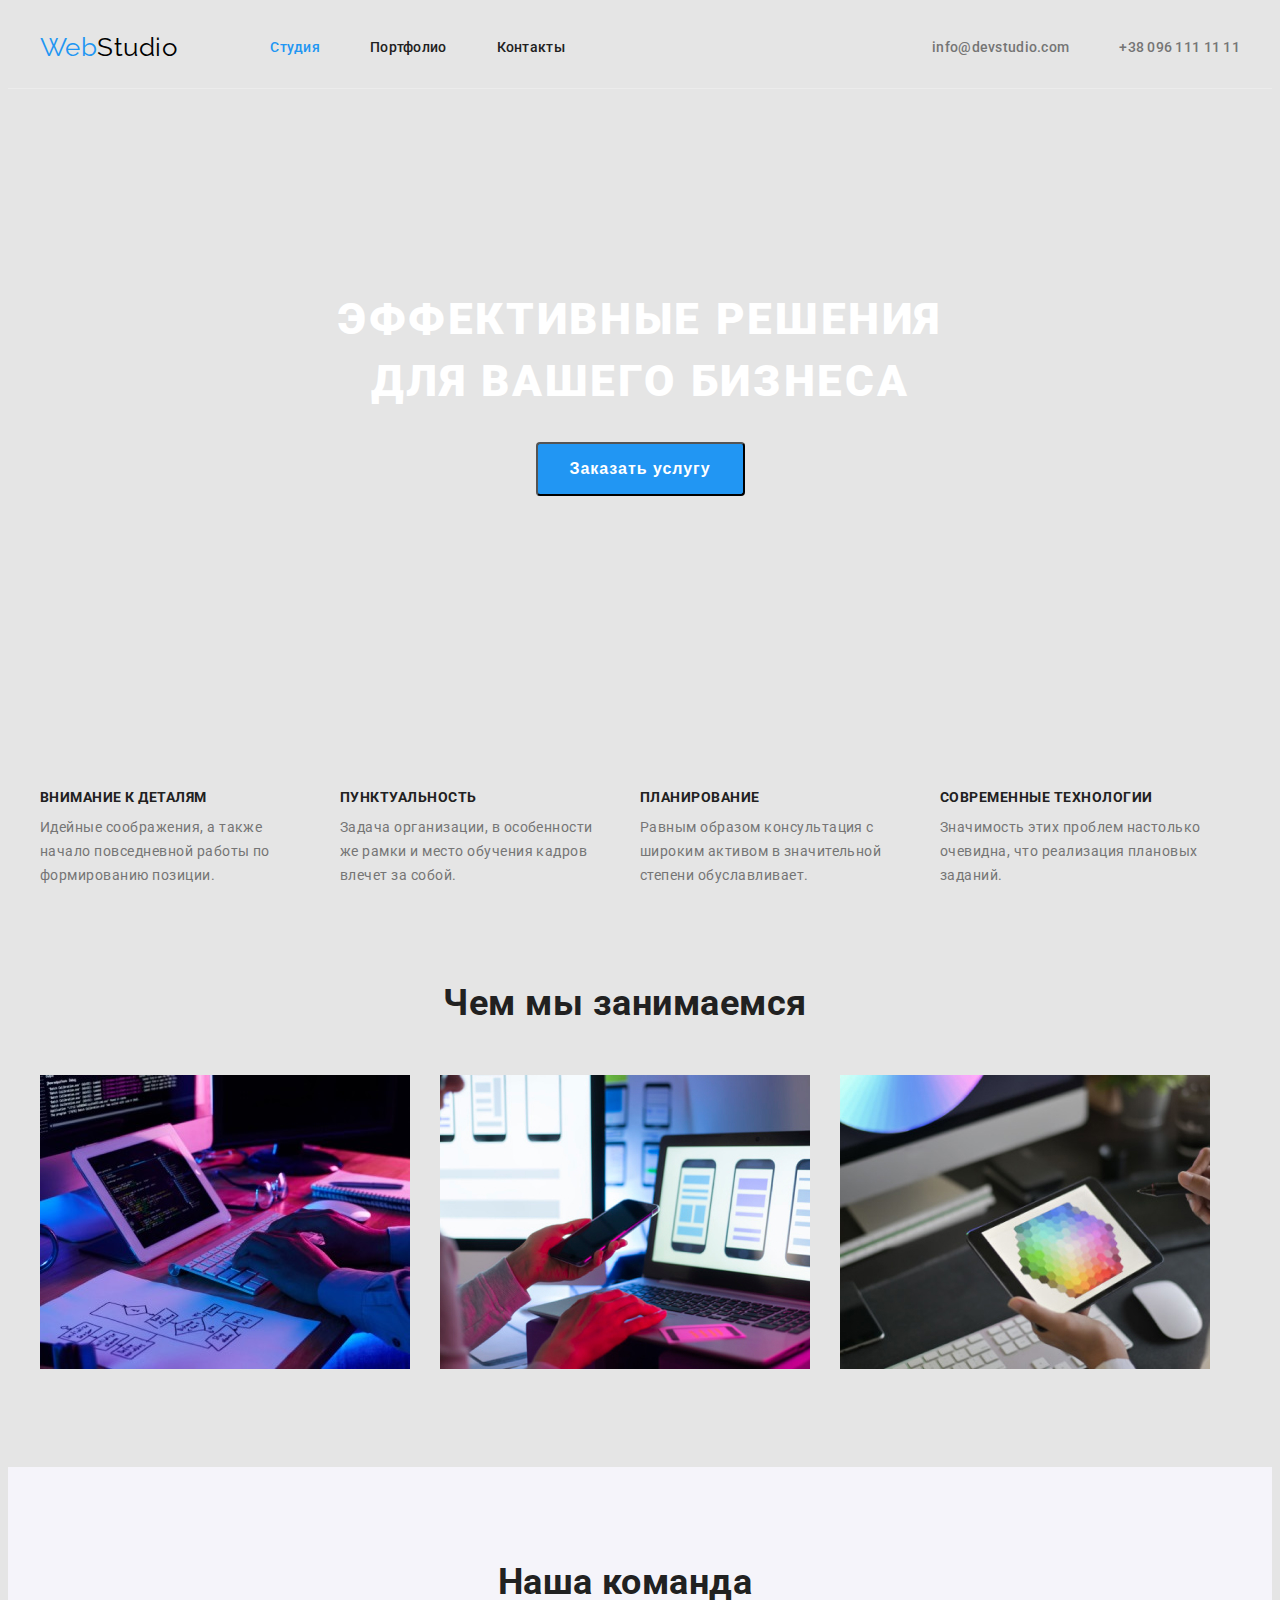
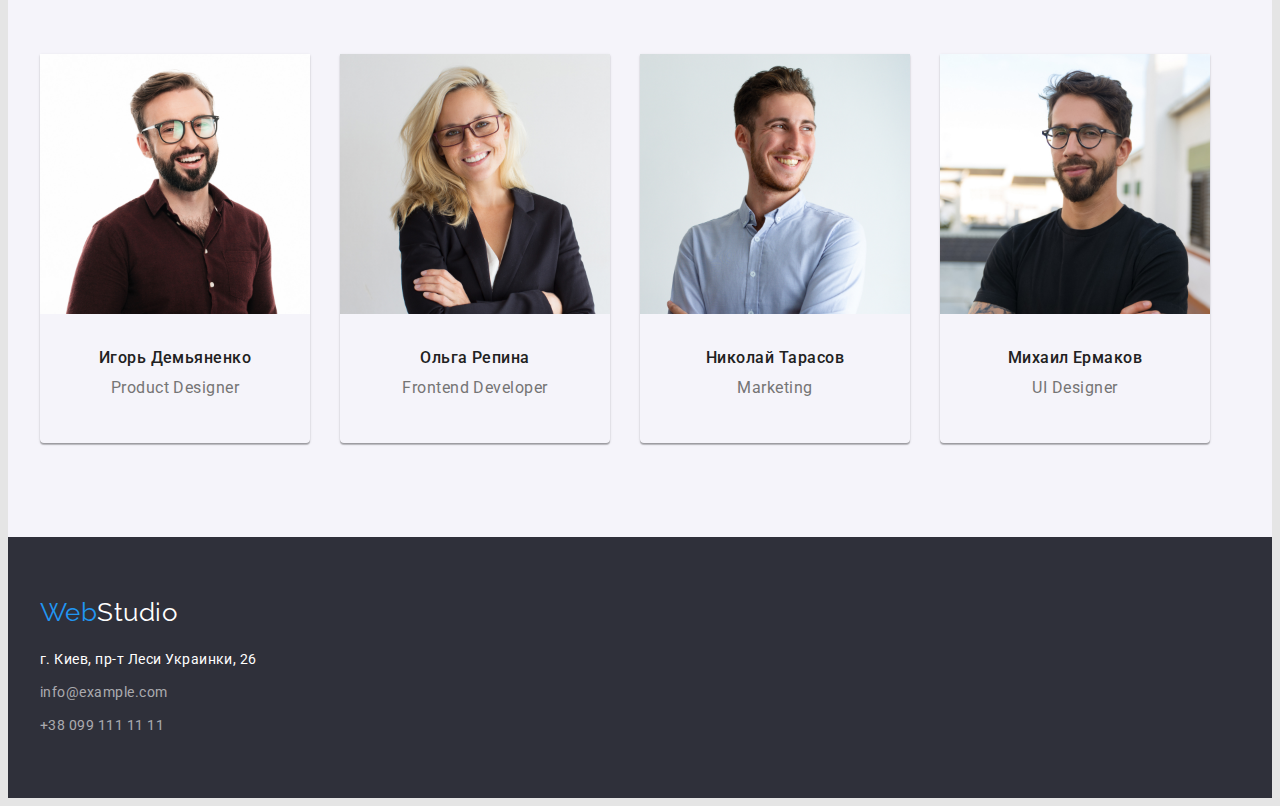
==== commit 1e3f08ba: "paddind, marg" ====
--- a/index.html
+++ b/index.html
@@ -136,8 +136,11 @@
                 width="270"
                 height="260"
               />
-              <h3 class="title">Игорь Демьяненко</h3>
-              <p class="text">Product Designer</p>
+              <div class="personal">
+                <h3 class="title">Игорь Демьяненко</h3>
+                <p class="text">Product Designer</p>
+              </div>
+              
             </li>
 
             <li class="work">
@@ -147,8 +150,11 @@
                 width="270"
                 height="260"
               />
-              <h3 class="title">Ольга Репина</h3>
-              <p class="text">Frontend Developer</p>
+              <div class="personal">
+                <h3 class="title">Ольга Репина</h3>
+                <p class="text">Frontend Developer</p>
+              </div>
+              
             </li>
 
             <li class="work">
@@ -158,8 +164,11 @@
                 width="270"
                 height="260"
               />
-              <h3 class="title">Николай Тарасов</h3>
-              <p class="text">Marketing</p>
+              <div class="personal">
+                <h3 class="title">Николай Тарасов</h3>
+                <p class="text">Marketing</p>
+              </div>
+              
             </li>
 
             <li class="work">
@@ -169,8 +178,11 @@
                 width="270"
                 height="260"
               />
-              <h3 class="title">Михаил Ермаков</h3>
-              <p class="text">UI Designer</p>
+              <div class="personal">
+                <h3 class="title">Михаил Ермаков</h3>
+                <p class="text">UI Designer</p>
+              </div>
+              
             </li>
           </ul>
         </div>
--- a/css/styles.css
+++ b/css/styles.css
@@ -19,7 +19,7 @@
 }
 
 .page-header {
-    border: 1px solid #ECECEC;
+    border-bottom: 1px solid #ECECEC;
 }
 
 .container {
@@ -55,8 +55,7 @@
 .studw {color:var(--primary-bg-color) ;}
 
 .logofooter {
-    padding-top: 60px;
-    padding-bottom: 20px;
+    margin-bottom: 20px;
 }
 
 /* site nav */
@@ -117,6 +116,11 @@
 
 
 /* hero */
+
+.hero {
+    padding-top: 200px;
+    padding-bottom: 200px;
+}
 
 .hero-title {
     max-width: 696px;
@@ -161,10 +165,12 @@
 }
 
 .feature-list .title {
+    margin-top: 0;
+    margin-bottom: 10px;
     color: var(--title-tex-color);
     font-weight: 700;
-    font-size: 16px;
-    line-height: 1.2;
+    font-size: 14px;
+    line-height: 1.14;
     text-align: start;
     text-transform: uppercase;
 }
@@ -188,14 +194,22 @@
 /* worker */
 .worker-list {
     display: flex;
+    
 }
 
 .work {
     margin-right: 30px;
+    box-shadow: 0px 1px 3px rgba(0, 0, 0, 0.12), 0px 1px 1px rgba(0, 0, 0, 0.14), 0px 2px 1px rgba(0, 0, 0, 0.2);
+    border-radius: 0px 0px 4px 4px;
 }
 
 .work:nth-child(3n) {
     margin-bottom: 0;
+}
+
+.personal {
+    padding-top: 30px;
+    padding-bottom: 30px;
 }
 
 .worker-list .title {
@@ -210,7 +224,7 @@
 
 .worker-list .text {
     margin-top: 0;
-    margin-bottom: 30px;
+    margin-bottom: 16px;
     font-size: 16px;
     line-height: 1.2;
     text-align: center;
@@ -243,6 +257,7 @@
 
 
 .button.secondary{
+    margin-top: 0;
     padding: 6px 22px;
     display: inline;
     color: var(--title-tex-color);
@@ -262,12 +277,15 @@
 .btm-portfolio {
     display: flex;
     justify-content: center;
-    margin-top: 94px;
     margin-bottom: 50px;
 }
 
 .elements {
-    margin-left: 8px;
+    margin-right: 8px;
+}
+
+.elements:nth-child(5n) {
+    margin-right: 0;
 }
 /* footer */
 
@@ -297,14 +315,20 @@
 
 .footer {
     background-color: #2F303A;
+    padding-top: 60px;
+    padding-bottom: 60px;
 }
    
 .f-address {
-    padding-bottom: 60px;
+    /* padding-bottom: 60px; */
 }
 
 .f-element {
-    margin: 9px;
+    margin-bottom: 9px;
+}
+
+.f-element:nth-child(3n) {
+    margin-bottom: 0;
 }
 
 
@@ -319,7 +343,7 @@
     width: 370px;
     margin-right: 30px;
     margin-bottom: 30px;
-    border-bottom: 1px solid #EEEEEE;
+    border: 1px solid #EEEEEE;
 }
 
 .work-list .cards:nth-child(3n) {
